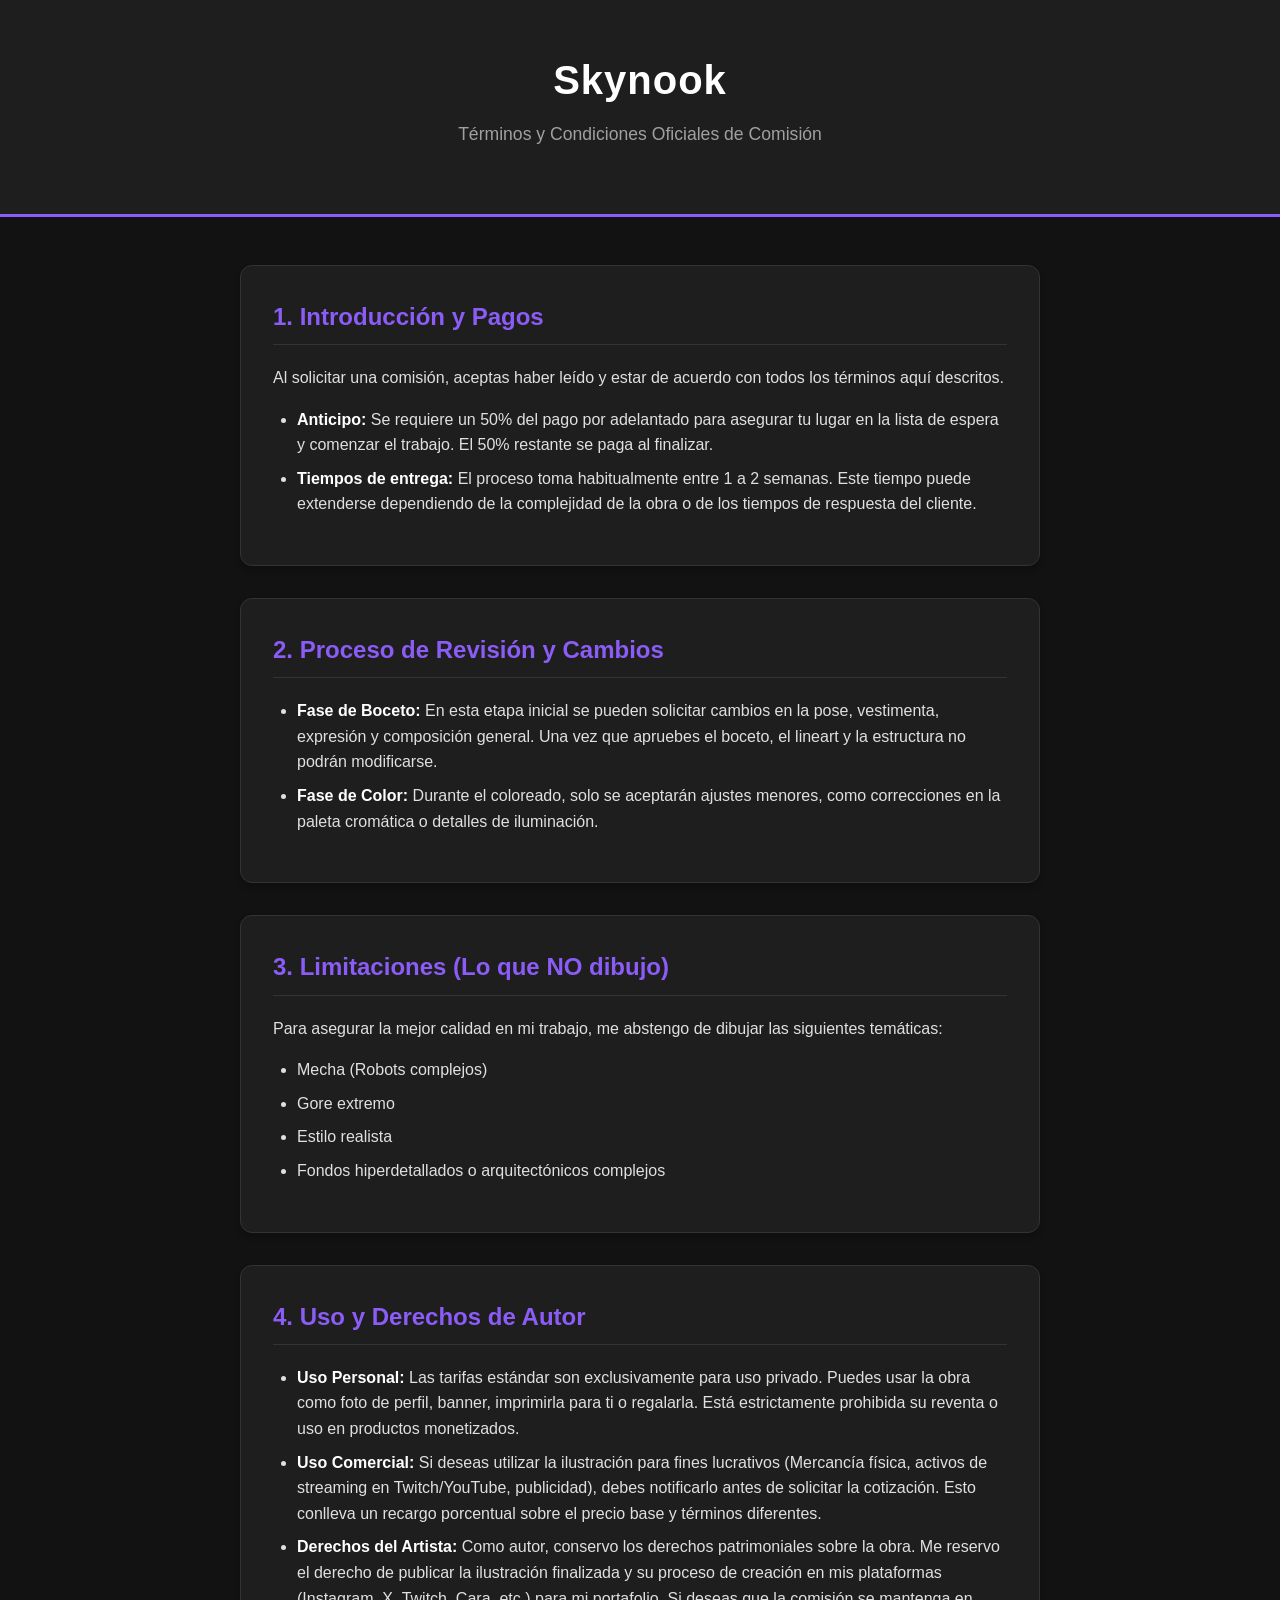
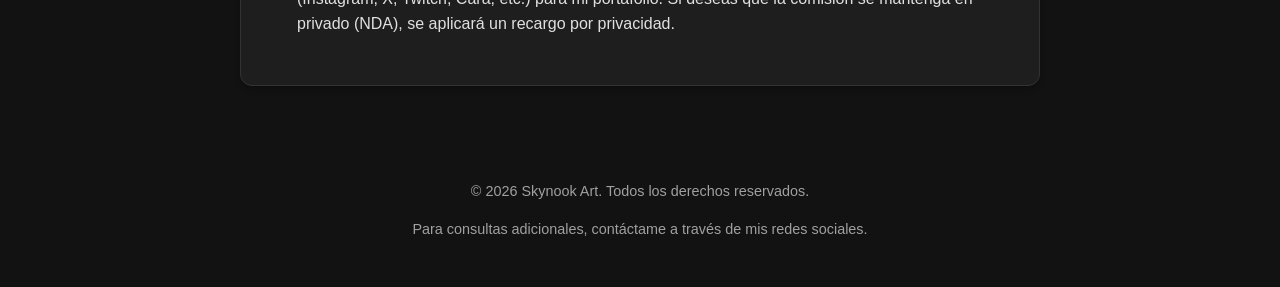
==== tyc/index.html @ 744b4501 "Create index.html" ====
<!DOCTYPE html>
<html lang="es">
<head>
    <meta charset="UTF-8">
    <meta name="viewport" content="width=device-width, initial-scale=1.0">
    <title>Términos y Condiciones | Skynook</title>
    <style>
        :root {
            --bg-color: #121212;
            --container-bg: #1e1e1e;
            --text-main: #e0e0e0;
            --text-muted: #a0a0a0;
            --accent-color: #8b5cf6; /* Un tono morado vibrante, puedes cambiarlo */
            --border-color: #333333;
        }

        body {
            font-family: -apple-system, BlinkMacSystemFont, 'Segoe UI', Roboto, Oxygen, Ubuntu, Cantarell, sans-serif;
            background-color: var(--bg-color);
            color: var(--text-main);
            line-height: 1.6;
            margin: 0;
            padding: 0;
        }

        header {
            background-color: var(--container-bg);
            padding: 3rem 1rem;
            text-align: center;
            border-bottom: 3px solid var(--accent-color);
        }

        header h1 {
            margin: 0;
            font-size: 2.5rem;
            color: #ffffff;
            letter-spacing: 1px;
        }

        header p {
            color: var(--text-muted);
            margin-top: 0.5rem;
            font-size: 1.1rem;
        }

        .container {
            max-width: 800px;
            margin: 3rem auto;
            padding: 0 1.5rem;
        }

        .section {
            background-color: var(--container-bg);
            padding: 2rem;
            border-radius: 12px;
            margin-bottom: 2rem;
            box-shadow: 0 4px 6px rgba(0, 0, 0, 0.2);
            border: 1px solid var(--border-color);
        }

        h2 {
            color: var(--accent-color);
            margin-top: 0;
            padding-bottom: 0.5rem;
            border-bottom: 1px solid var(--border-color);
        }

        ul {
            padding-left: 1.5rem;
        }

        li {
            margin-bottom: 0.5rem;
        }

        .highlight {
            font-weight: bold;
            color: #ffffff;
        }

        footer {
            text-align: center;
            padding: 2rem;
            color: var(--text-muted);
            font-size: 0.9rem;
        }

        a {
            color: var(--accent-color);
            text-decoration: none;
            transition: opacity 0.2s;
        }

        a:hover {
            text-decoration: underline;
            opacity: 0.8;
        }
    </style>
</head>
<body>

    <header>
        <h1>Skynook</h1>
        <p>Términos y Condiciones Oficiales de Comisión</p>
    </header>

    <div class="container">
        
        <div class="section">
            <h2>1. Introducción y Pagos</h2>
            <p>Al solicitar una comisión, aceptas haber leído y estar de acuerdo con todos los términos aquí descritos.</p>
            <ul>
                <li><span class="highlight">Anticipo:</span> Se requiere un 50% del pago por adelantado para asegurar tu lugar en la lista de espera y comenzar el trabajo. El 50% restante se paga al finalizar.</li>
                <li><span class="highlight">Tiempos de entrega:</span> El proceso toma habitualmente entre 1 a 2 semanas. Este tiempo puede extenderse dependiendo de la complejidad de la obra o de los tiempos de respuesta del cliente.</li>
            </ul>
        </div>

        <div class="section">
            <h2>2. Proceso de Revisión y Cambios</h2>
            <ul>
                <li><span class="highlight">Fase de Boceto:</span> En esta etapa inicial se pueden solicitar cambios en la pose, vestimenta, expresión y composición general. Una vez que apruebes el boceto, el lineart y la estructura no podrán modificarse.</li>
                <li><span class="highlight">Fase de Color:</span> Durante el coloreado, solo se aceptarán ajustes menores, como correcciones en la paleta cromática o detalles de iluminación.</li>
            </ul>
        </div>

        <div class="section">
            <h2>3. Limitaciones (Lo que NO dibujo)</h2>
            <p>Para asegurar la mejor calidad en mi trabajo, me abstengo de dibujar las siguientes temáticas:</p>
            <ul>
                <li>Mecha (Robots complejos)</li>
                <li>Gore extremo</li>
                <li>Estilo realista</li>
                <li>Fondos hiperdetallados o arquitectónicos complejos</li>
            </ul>
        </div>

        <div class="section">
            <h2>4. Uso y Derechos de Autor</h2>
            <ul>
                <li><span class="highlight">Uso Personal:</span> Las tarifas estándar son exclusivamente para uso privado. Puedes usar la obra como foto de perfil, banner, imprimirla para ti o regalarla. Está estrictamente prohibida su reventa o uso en productos monetizados.</li>
                <li><span class="highlight">Uso Comercial:</span> Si deseas utilizar la ilustración para fines lucrativos (Mercancía física, activos de streaming en Twitch/YouTube, publicidad), debes notificarlo antes de solicitar la cotización. Esto conlleva un recargo porcentual sobre el precio base y términos diferentes.</li>
                <li><span class="highlight">Derechos del Artista:</span> Como autor, conservo los derechos patrimoniales sobre la obra. Me reservo el derecho de publicar la ilustración finalizada y su proceso de creación en mis plataformas (Instagram, X, Twitch, Cara, etc.) para mi portafolio. Si deseas que la comisión se mantenga en privado (NDA), se aplicará un recargo por privacidad.</li>
            </ul>
        </div>

    </div>

    <footer>
        <p>&copy; 2026 Skynook Art. Todos los derechos reservados.</p>
        <p>Para consultas adicionales, contáctame a través de mis redes sociales.</p>
    </footer>

</body>
</html>
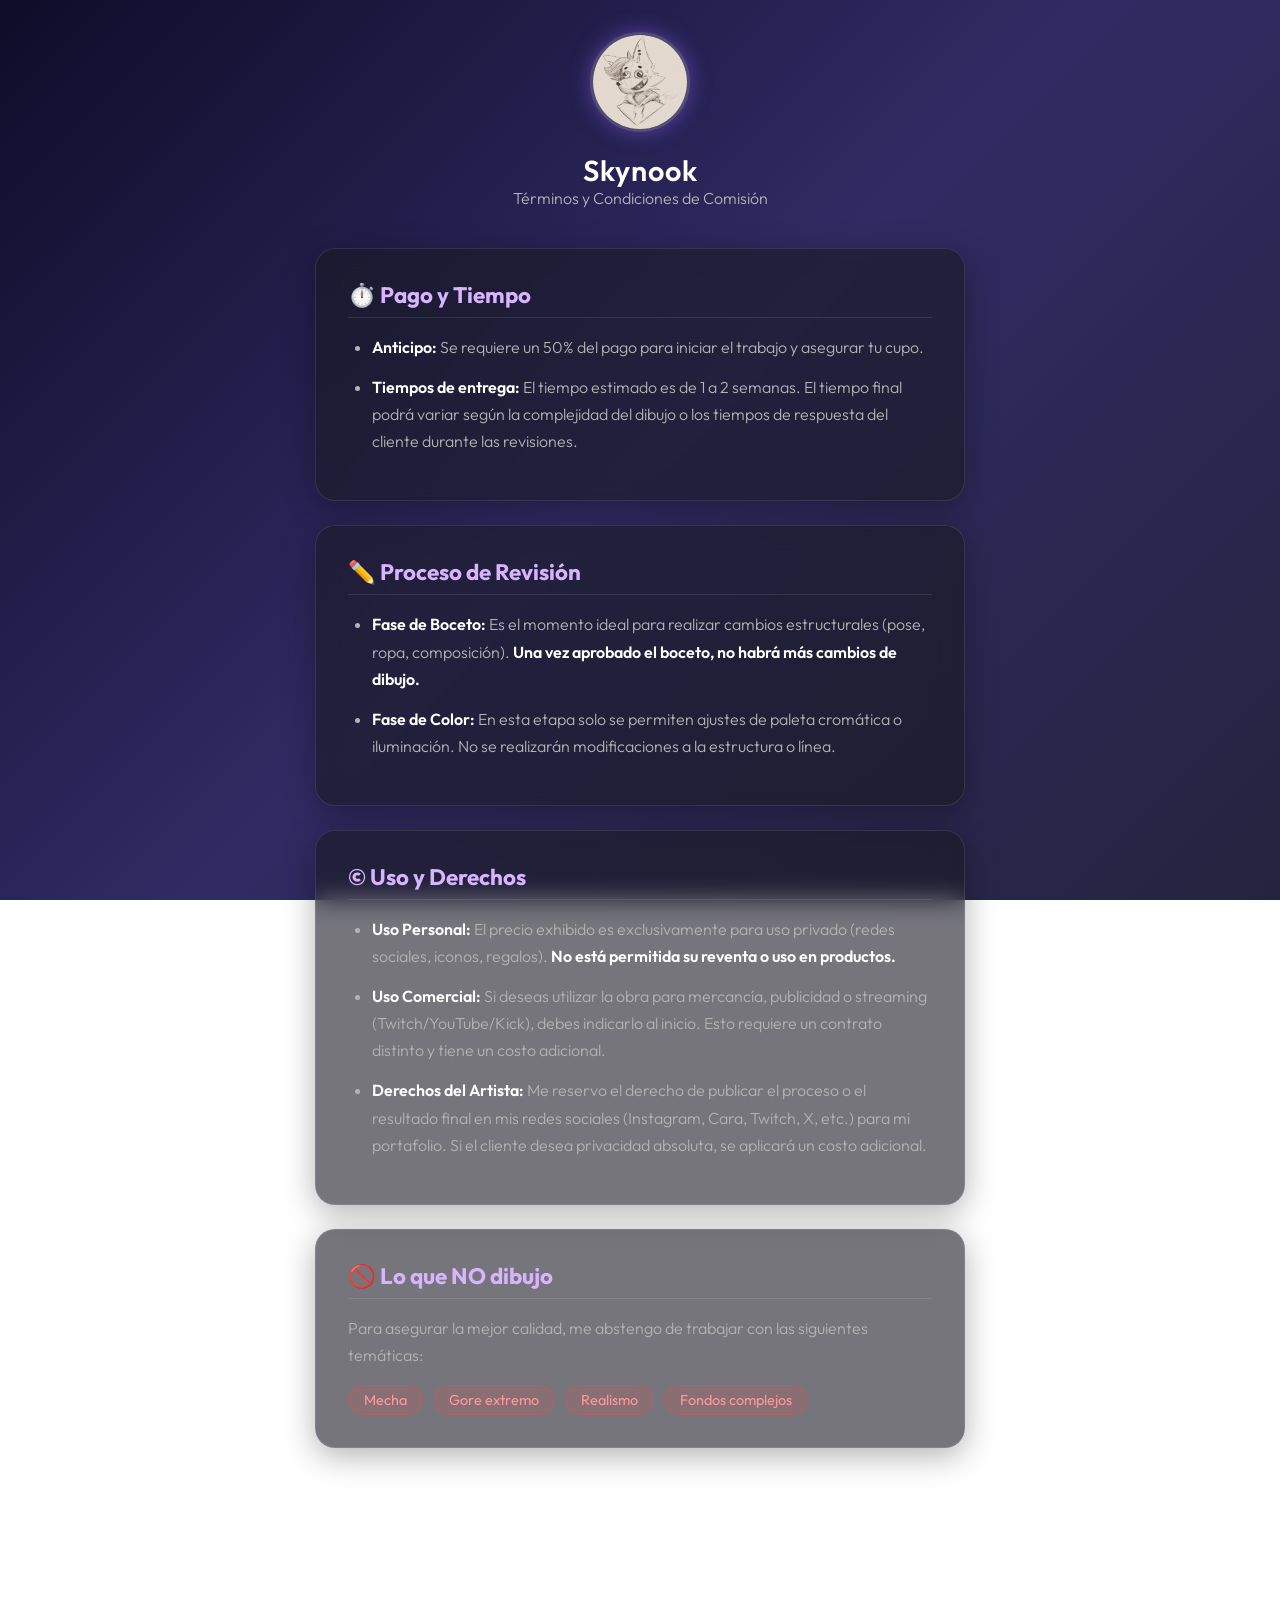
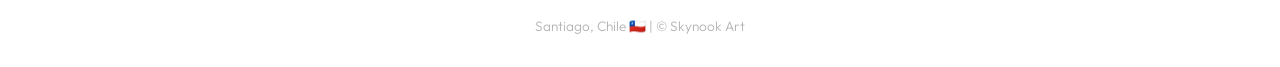
==== commit 13269a59: "Update index.html" ====
--- a/tyc/index.html
+++ b/tyc/index.html
@@ -3,152 +3,241 @@
 <head>
     <meta charset="UTF-8">
     <meta name="viewport" content="width=device-width, initial-scale=1.0">
-    <title>Términos y Condiciones | Skynook</title>
+    <title>Skynook | Términos y Condiciones</title>
+    <link href="https://fonts.googleapis.com/css2?family=Outfit:wght@300;400;600&display=swap" rel="stylesheet">
     <style>
         :root {
-            --bg-color: #121212;
-            --container-bg: #1e1e1e;
-            --text-main: #e0e0e0;
-            --text-muted: #a0a0a0;
-            --accent-color: #8b5cf6; /* Un tono morado vibrante, puedes cambiarlo */
-            --border-color: #333333;
-        }
-
-        body {
-            font-family: -apple-system, BlinkMacSystemFont, 'Segoe UI', Roboto, Oxygen, Ubuntu, Cantarell, sans-serif;
-            background-color: var(--bg-color);
-            color: var(--text-main);
-            line-height: 1.6;
+            /* Variables de color para adaptarlo a tu arte */
+            --primary-glow: rgba(139, 92, 246, 0.5); /* Tono morado brillante */
+            --text-main: #ffffff;
+            --text-secondary: #b3b3b3;
+            --glass-bg: rgba(25, 25, 35, 0.6);
+            --glass-border: rgba(255, 255, 255, 0.1);
+        }
+
+        * {
+            box-sizing: border-box;
             margin: 0;
             padding: 0;
         }
 
-        header {
-            background-color: var(--container-bg);
-            padding: 3rem 1rem;
+        body {
+            font-family: 'Outfit', sans-serif;
+            /* Aquí puedes poner la misma imagen de fondo que usas en tu web principal */
+            background: linear-gradient(135deg, #0f0c29, #302b63, #24243e);
+            background-size: cover;
+            background-attachment: fixed;
+            color: var(--text-main);
+            min-height: 100vh;
+            display: flex;
+            flex-direction: column;
+            align-items: center;
+            padding: 2rem 1rem;
+        }
+
+        /* Contenedor principal estilo "Linktree/Portafolio" */
+        .main-container {
+            width: 100%;
+            max-width: 650px;
+            display: flex;
+            flex-direction: column;
+            gap: 1.5rem;
+        }
+
+        /* Cabecera con Avatar (Igual que tu web principal) */
+        .profile-header {
             text-align: center;
-            border-bottom: 3px solid var(--accent-color);
-        }
-
-        header h1 {
-            margin: 0;
-            font-size: 2.5rem;
+            margin-bottom: 1rem;
+        }
+
+        .profile-avatar {
+            width: 100px;
+            height: 100px;
+            border-radius: 50%;
+            object-fit: cover;
+            border: 3px solid rgba(255, 255, 255, 0.2);
+            box-shadow: 0 0 20px var(--primary-glow);
+            margin-bottom: 1rem;
+        }
+
+        .profile-title {
+            font-size: 1.8rem;
+            font-weight: 600;
+            letter-spacing: 1px;
+        }
+
+        .profile-subtitle {
+            font-size: 1rem;
+            color: var(--text-secondary);
+            font-weight: 300;
+        }
+
+        /* Tarjetas de contenido (Efecto cristal) */
+        .glass-card {
+            background: var(--glass-bg);
+            backdrop-filter: blur(12px);
+            -webkit-backdrop-filter: blur(12px);
+            border: 1px solid var(--glass-border);
+            border-radius: 20px;
+            padding: 2rem;
+            box-shadow: 0 8px 32px rgba(0, 0, 0, 0.3);
+            transition: transform 0.3s ease, box-shadow 0.3s ease;
+        }
+
+        .glass-card:hover {
+            transform: translateY(-5px);
+            box-shadow: 0 12px 40px rgba(0, 0, 0, 0.4);
+            border-color: rgba(255, 255, 255, 0.2);
+        }
+
+        .glass-card h2 {
+            font-size: 1.4rem;
+            margin-bottom: 1rem;
+            display: flex;
+            align-items: center;
+            gap: 10px;
+            color: #d8b4fe; /* Un morado pastel para títulos */
+            border-bottom: 1px solid var(--glass-border);
+            padding-bottom: 0.5rem;
+        }
+
+        .glass-card p, .glass-card ul {
+            font-size: 1rem;
+            line-height: 1.7;
+            color: var(--text-secondary);
+            font-weight: 300;
+        }
+
+        .glass-card ul {
+            padding-left: 1.5rem;
+            margin-top: 0.5rem;
+        }
+
+        .glass-card li {
+            margin-bottom: 0.8rem;
+        }
+
+        .highlight {
             color: #ffffff;
-            letter-spacing: 1px;
-        }
-
-        header p {
-            color: var(--text-muted);
-            margin-top: 0.5rem;
+            font-weight: 600;
+        }
+
+        /* Etiquetas para lo que NO dibujas */
+        .tag-container {
+            display: flex;
+            flex-wrap: wrap;
+            gap: 10px;
+            margin-top: 1rem;
+        }
+
+        .tag {
+            background: rgba(255, 75, 75, 0.15);
+            border: 1px solid rgba(255, 75, 75, 0.3);
+            color: #ff9999;
+            padding: 5px 15px;
+            border-radius: 20px;
+            font-size: 0.9rem;
+            font-weight: 400;
+        }
+
+        /* Botón de regreso */
+        .btn-back {
+            display: inline-block;
+            width: 100%;
+            padding: 1rem;
+            text-align: center;
+            background: rgba(255, 255, 255, 0.05);
+            border: 1px solid var(--glass-border);
+            border-radius: 50px;
+            color: var(--text-main);
+            text-decoration: none;
+            font-weight: 600;
             font-size: 1.1rem;
-        }
-
-        .container {
-            max-width: 800px;
-            margin: 3rem auto;
-            padding: 0 1.5rem;
-        }
-
-        .section {
-            background-color: var(--container-bg);
-            padding: 2rem;
-            border-radius: 12px;
-            margin-bottom: 2rem;
-            box-shadow: 0 4px 6px rgba(0, 0, 0, 0.2);
-            border: 1px solid var(--border-color);
-        }
-
-        h2 {
-            color: var(--accent-color);
-            margin-top: 0;
-            padding-bottom: 0.5rem;
-            border-bottom: 1px solid var(--border-color);
-        }
-
-        ul {
-            padding-left: 1.5rem;
-        }
-
-        li {
-            margin-bottom: 0.5rem;
-        }
-
-        .highlight {
-            font-weight: bold;
-            color: #ffffff;
+            transition: all 0.3s ease;
+            backdrop-filter: blur(10px);
+            margin-top: 1rem;
+        }
+
+        .btn-back:hover {
+            background: rgba(255, 255, 255, 0.15);
+            box-shadow: 0 0 15px var(--primary-glow);
+            transform: scale(1.02);
         }
 
         footer {
+            margin-top: 3rem;
+            font-size: 0.85rem;
+            color: var(--text-secondary);
             text-align: center;
-            padding: 2rem;
-            color: var(--text-muted);
-            font-size: 0.9rem;
-        }
-
-        a {
-            color: var(--accent-color);
-            text-decoration: none;
-            transition: opacity 0.2s;
-        }
-
-        a:hover {
-            text-decoration: underline;
-            opacity: 0.8;
+            font-weight: 300;
+        }
+
+        /* Adaptabilidad en móviles */
+        @media (max-width: 480px) {
+            .glass-card {
+                padding: 1.5rem;
+            }
+            .profile-title {
+                font-size: 1.5rem;
+            }
         }
     </style>
 </head>
 <body>
 
-    <header>
-        <h1>Skynook</h1>
-        <p>Términos y Condiciones Oficiales de Comisión</p>
-    </header>
-
-    <div class="container">
+    <div class="main-container">
         
-        <div class="section">
-            <h2>1. Introducción y Pagos</h2>
-            <p>Al solicitar una comisión, aceptas haber leído y estar de acuerdo con todos los términos aquí descritos.</p>
+        <div class="profile-header">
+            <img src="../imagen.webp" alt="Skynook Avatar" class="profile-avatar" onerror="this.src='https://ui-avatars.com/api/?name=Skynook&background=8b5cf6&color=fff'">
+            <h1 class="profile-title">Skynook</h1>
+            <p class="profile-subtitle">Términos y Condiciones de Comisión</p>
+        </div>
+
+        <div class="glass-card">
+            <h2>⏱️ Pago y Tiempo</h2>
             <ul>
-                <li><span class="highlight">Anticipo:</span> Se requiere un 50% del pago por adelantado para asegurar tu lugar en la lista de espera y comenzar el trabajo. El 50% restante se paga al finalizar.</li>
-                <li><span class="highlight">Tiempos de entrega:</span> El proceso toma habitualmente entre 1 a 2 semanas. Este tiempo puede extenderse dependiendo de la complejidad de la obra o de los tiempos de respuesta del cliente.</li>
+                <li><span class="highlight">Anticipo:</span> Se requiere un 50% del pago para iniciar el trabajo y asegurar tu cupo.</li>
+                <li><span class="highlight">Tiempos de entrega:</span> El tiempo estimado es de 1 a 2 semanas. El tiempo final podrá variar según la complejidad del dibujo o los tiempos de respuesta del cliente durante las revisiones.</li>
             </ul>
         </div>
 
-        <div class="section">
-            <h2>2. Proceso de Revisión y Cambios</h2>
+        <div class="glass-card">
+            <h2>✏️ Proceso de Revisión</h2>
             <ul>
-                <li><span class="highlight">Fase de Boceto:</span> En esta etapa inicial se pueden solicitar cambios en la pose, vestimenta, expresión y composición general. Una vez que apruebes el boceto, el lineart y la estructura no podrán modificarse.</li>
-                <li><span class="highlight">Fase de Color:</span> Durante el coloreado, solo se aceptarán ajustes menores, como correcciones en la paleta cromática o detalles de iluminación.</li>
+                <li><span class="highlight">Fase de Boceto:</span> Es el momento ideal para realizar cambios estructurales (pose, ropa, composición). <span class="highlight">Una vez aprobado el boceto, no habrá más cambios de dibujo.</span></li>
+                <li><span class="highlight">Fase de Color:</span> En esta etapa solo se permiten ajustes de paleta cromática o iluminación. No se realizarán modificaciones a la estructura o línea.</li>
             </ul>
         </div>
 
-        <div class="section">
-            <h2>3. Limitaciones (Lo que NO dibujo)</h2>
-            <p>Para asegurar la mejor calidad en mi trabajo, me abstengo de dibujar las siguientes temáticas:</p>
+        <div class="glass-card">
+            <h2>©️ Uso y Derechos</h2>
             <ul>
-                <li>Mecha (Robots complejos)</li>
-                <li>Gore extremo</li>
-                <li>Estilo realista</li>
-                <li>Fondos hiperdetallados o arquitectónicos complejos</li>
+                <li><span class="highlight">Uso Personal:</span> El precio exhibido es exclusivamente para uso privado (redes sociales, iconos, regalos). <span class="highlight">No está permitida su reventa o uso en productos.</span></li>
+                <li><span class="highlight">Uso Comercial:</span> Si deseas utilizar la obra para mercancía, publicidad o streaming (Twitch/YouTube/Kick), debes indicarlo al inicio. Esto requiere un contrato distinto y tiene un costo adicional.</li>
+                <li><span class="highlight">Derechos del Artista:</span> Me reservo el derecho de publicar el proceso o el resultado final en mis redes sociales (Instagram, Cara, Twitch, X, etc.) para mi portafolio. Si el cliente desea privacidad absoluta, se aplicará un costo adicional.</li>
             </ul>
         </div>
 
-        <div class="section">
-            <h2>4. Uso y Derechos de Autor</h2>
-            <ul>
-                <li><span class="highlight">Uso Personal:</span> Las tarifas estándar son exclusivamente para uso privado. Puedes usar la obra como foto de perfil, banner, imprimirla para ti o regalarla. Está estrictamente prohibida su reventa o uso en productos monetizados.</li>
-                <li><span class="highlight">Uso Comercial:</span> Si deseas utilizar la ilustración para fines lucrativos (Mercancía física, activos de streaming en Twitch/YouTube, publicidad), debes notificarlo antes de solicitar la cotización. Esto conlleva un recargo porcentual sobre el precio base y términos diferentes.</li>
-                <li><span class="highlight">Derechos del Artista:</span> Como autor, conservo los derechos patrimoniales sobre la obra. Me reservo el derecho de publicar la ilustración finalizada y su proceso de creación en mis plataformas (Instagram, X, Twitch, Cara, etc.) para mi portafolio. Si deseas que la comisión se mantenga en privado (NDA), se aplicará un recargo por privacidad.</li>
-            </ul>
-        </div>
+        <div class="glass-card">
+            <h2>🚫 Lo que NO dibujo</h2>
+            <p>Para asegurar la mejor calidad, me abstengo de trabajar con las siguientes temáticas:</p>
+            <div class="tag-container">
+                <span class="tag">Mecha</span>
+                <span class="tag">Gore extremo</span>
+                <span class="tag">Realismo</span>
+                <span class="tag">Fondos complejos</span>
+            </div>
+        </div>
+
+        <a href="https://skynookhub.github.io/social-media/" class="btn-back">
+            ← Volver a mis Enlaces
+        </a>
+
+        <footer>
+            <p>Santiago, Chile 🇨🇱 | &copy; Skynook Art</p>
+        </footer>
 
     </div>
-
-    <footer>
-        <p>&copy; 2026 Skynook Art. Todos los derechos reservados.</p>
-        <p>Para consultas adicionales, contáctame a través de mis redes sociales.</p>
-    </footer>
 
 </body>
 </html>
